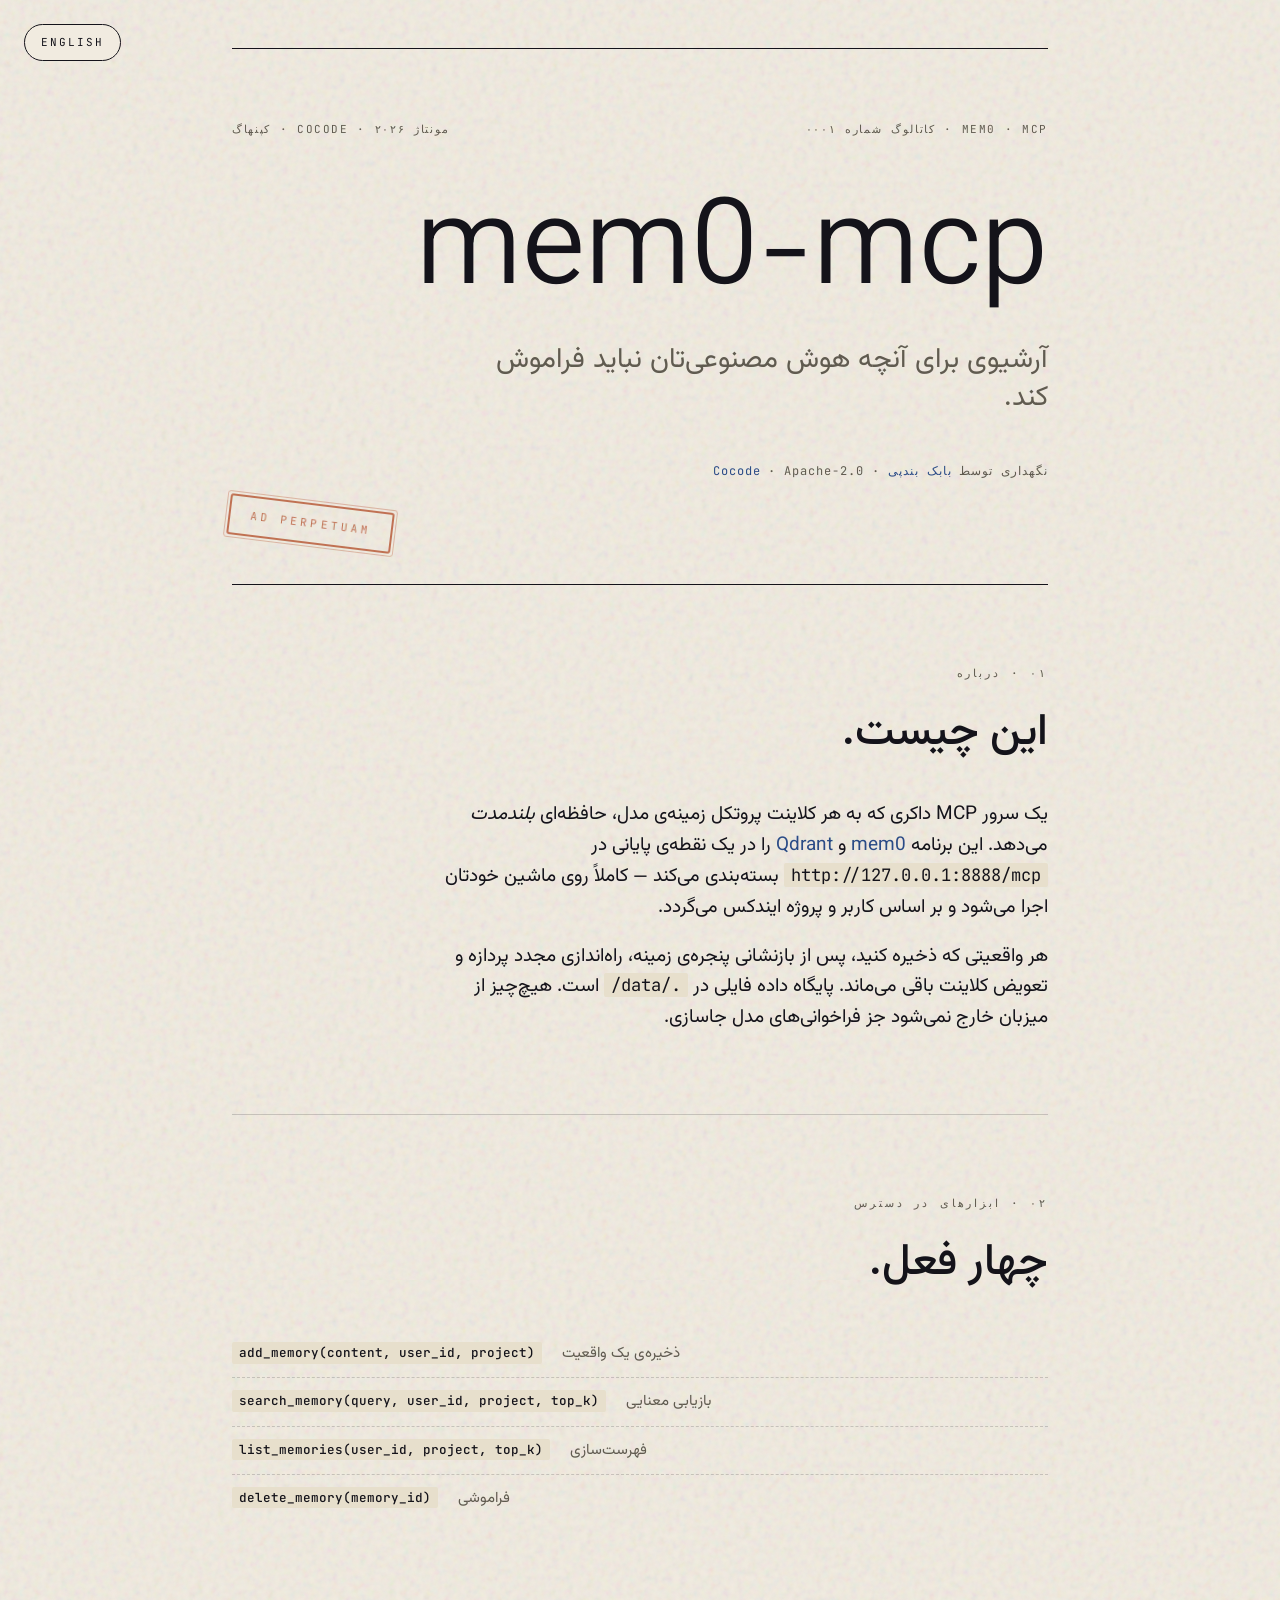
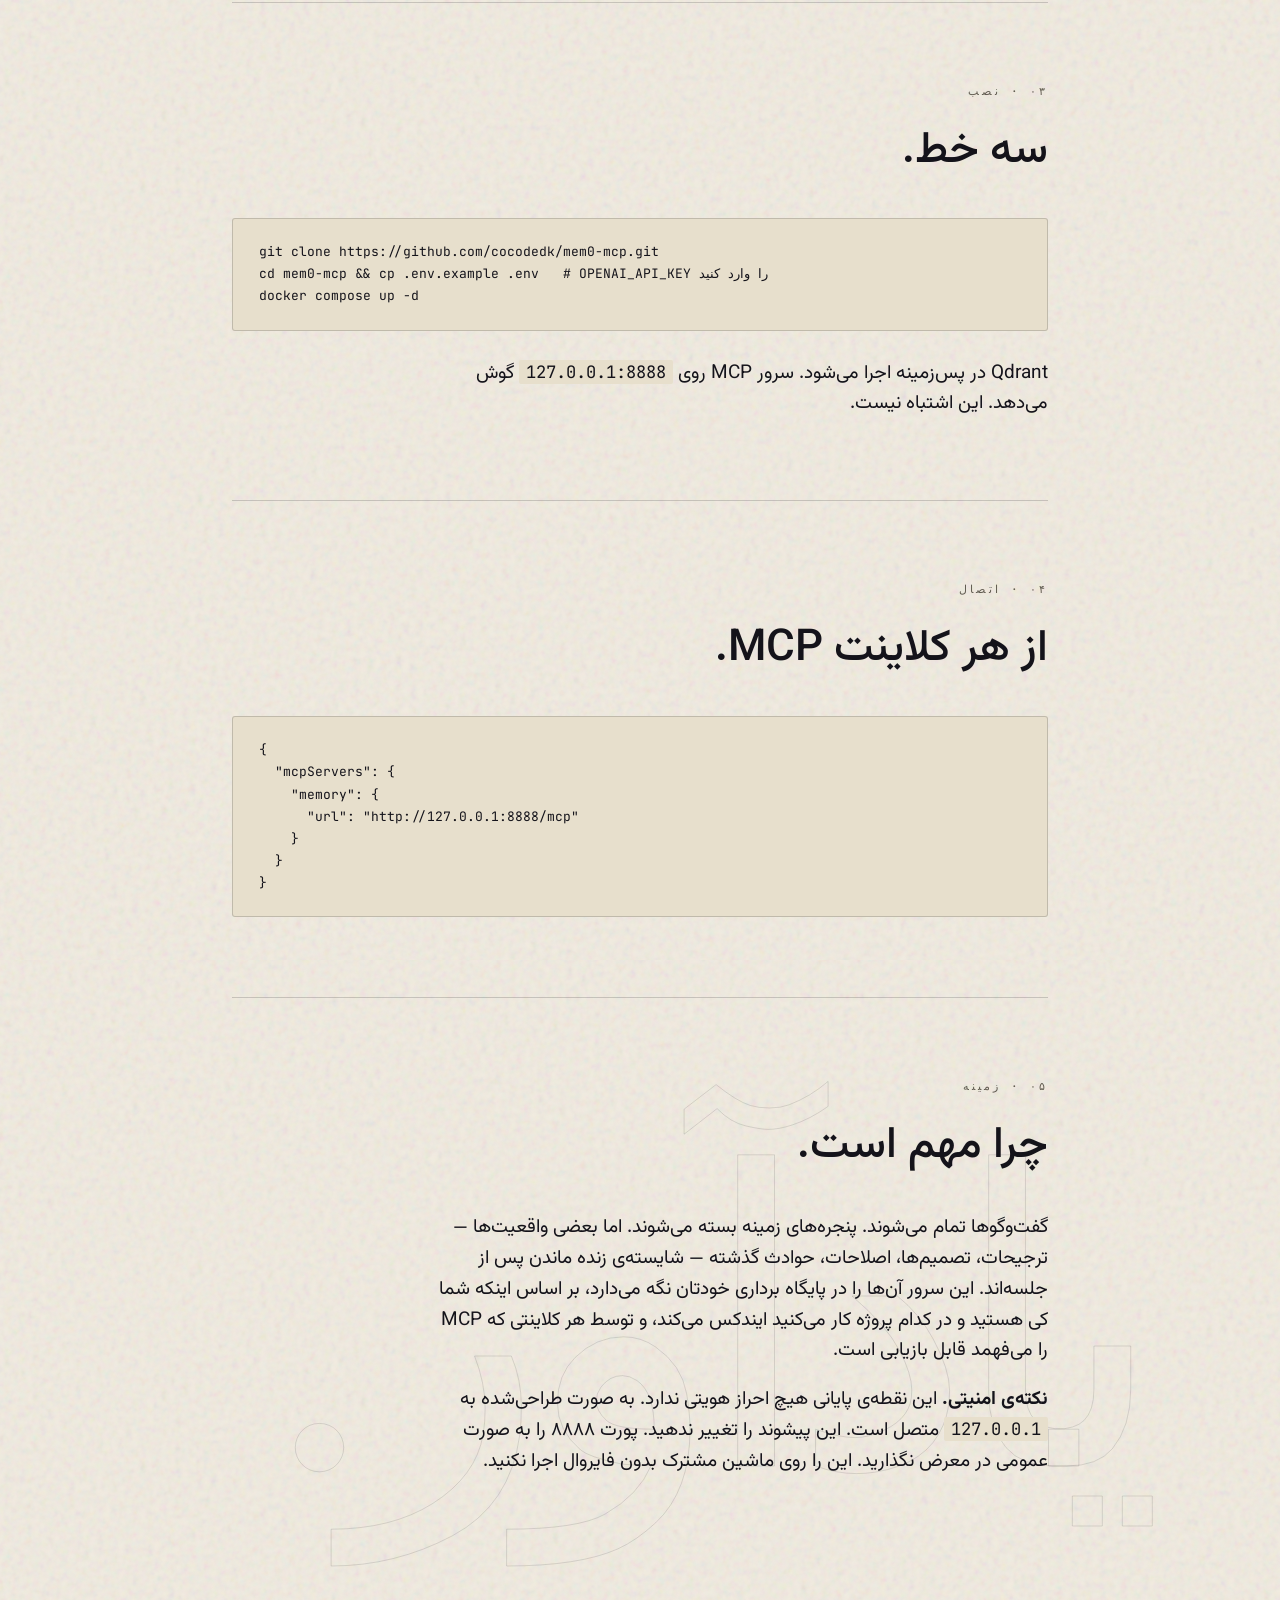
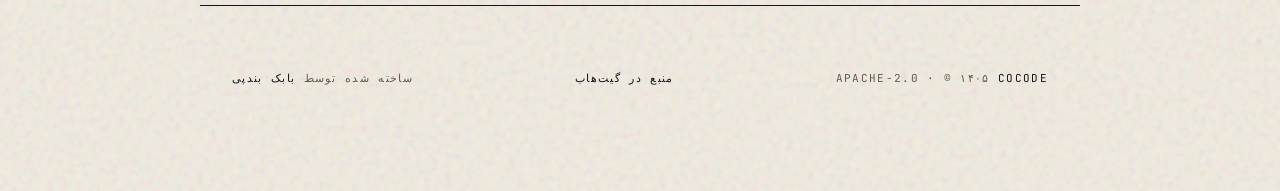
==== website/fa/index.html @ 7f28f159 "feat: add bilingual GitHub Pages site with editorial archive design" ====
<!DOCTYPE html>
<html lang="fa" dir="rtl">
<head>
<meta charset="UTF-8" />
<meta name="viewport" content="width=device-width, initial-scale=1" />
<title>mem0-mcp — سرور حافظه بلندمدت برای MCP</title>
<meta name="description" content="یک سرور MCP داکری که به هر کلاینت پروتکل زمینه مدل، حافظه‌ای ماندگار و چند-کاربره می‌دهد. mem0 و Qdrant را روی ماشین خودتان بسته‌بندی می‌کند." />
<meta name="robots" content="index, follow" />
<link rel="canonical" href="https://cocodedk.github.io/mem0-mcp/fa/" />
<link rel="alternate" hreflang="en" href="https://cocodedk.github.io/mem0-mcp/" />
<link rel="alternate" hreflang="fa" href="https://cocodedk.github.io/mem0-mcp/fa/" />
<link rel="alternate" hreflang="x-default" href="https://cocodedk.github.io/mem0-mcp/" />
<link rel="icon" type="image/svg+xml" href="../favicon.svg" />

<meta property="og:type" content="website" />
<meta property="og:site_name" content="mem0-mcp" />
<meta property="og:title" content="mem0-mcp — سرور حافظه بلندمدت برای MCP" />
<meta property="og:description" content="یک سرور MCP داکری که به هر کلاینت MCP حافظه‌ای ماندگار و چند-کاربره می‌دهد." />
<meta property="og:url" content="https://cocodedk.github.io/mem0-mcp/fa/" />
<meta property="og:locale" content="fa_IR" />
<meta property="og:locale:alternate" content="en_US" />

<link rel="preconnect" href="https://fonts.googleapis.com" />
<link rel="preconnect" href="https://fonts.gstatic.com" crossorigin />
<link href="https://fonts.googleapis.com/css2?family=Vazirmatn:wght@300;400;500;600&family=JetBrains+Mono:wght@400;500&display=swap" rel="stylesheet" />
<link rel="stylesheet" href="../styles.css" />

<script type="application/ld+json">
{
  "@context": "https://schema.org",
  "@type": "SoftwareApplication",
  "name": "mem0-mcp",
  "description": "یک سرور MCP داکری که به هر کلاینت پروتکل زمینه‌ی مدل، حافظه‌ای بلندمدت و ماندگار می‌دهد.",
  "url": "https://cocodedk.github.io/mem0-mcp/fa/",
  "downloadUrl": "https://github.com/cocodedk/mem0-mcp",
  "applicationCategory": "DeveloperApplication",
  "operatingSystem": "Linux, macOS, Windows",
  "inLanguage": "fa",
  "offers": { "@type": "Offer", "price": "0", "priceCurrency": "USD" },
  "author": {
    "@type": "Person",
    "name": "بابک بندپی",
    "url": "https://cocode.dk",
    "sameAs": ["https://linkedin.com/in/babakbandpey", "https://github.com/cocodedk"]
  },
  "codeRepository": "https://github.com/cocodedk/mem0-mcp"
}
</script>
</head>
<body>
<a href="../" class="lang">English</a>

<main class="container">
  <header class="hero">
    <div class="hero__meta">
      <span class="reveal reveal-1">MEM0 · MCP · کاتالوگ شماره ۰۰۰۱</span>
      <span class="reveal reveal-1">مونتاژ ۲۰۲۶ · Cocode · کپنهاگ</span>
    </div>
    <h1 class="hero__title reveal reveal-2">mem0-mcp</h1>
    <p class="hero__subtitle reveal reveal-3">آرشیوی برای آنچه هوش مصنوعی‌تان نباید فراموش کند.</p>
    <p class="hero__byline reveal reveal-4">نگهداری توسط <a href="https://linkedin.com/in/babakbandpey" target="_blank" rel="noreferrer">بابک بندپی</a> &middot; <a href="https://cocode.dk" target="_blank" rel="noreferrer">Cocode</a> &middot; Apache-2.0</p>
    <div class="hero__stamp stamp-in">Ad Perpetuam</div>
  </header>

  <section>
    <p class="section__num">۰۱ &middot; درباره</p>
    <h2 class="section__title">این چیست.</h2>
    <div class="prose">
      <p>یک سرور MCP داکری که به هر کلاینت پروتکل زمینه‌ی مدل، حافظه‌ای <em>بلندمدت</em> می‌دهد. این برنامه <a href="https://github.com/mem0ai/mem0" target="_blank" rel="noreferrer">mem0</a> و <a href="https://qdrant.tech" target="_blank" rel="noreferrer">Qdrant</a> را در یک نقطه‌ی پایانی در <code>http://127.0.0.1:8888/mcp</code> بسته‌بندی می‌کند &mdash; کاملاً روی ماشین خودتان اجرا می‌شود و بر اساس کاربر و پروژه ایندکس می‌گردد.</p>
      <p>هر واقعیتی که ذخیره کنید، پس از بازنشانی پنجره‌ی زمینه، راه‌اندازی مجدد پردازه و تعویض کلاینت باقی می‌ماند. پایگاه داده فایلی در <code>./data/</code> است. هیچ‌چیز از میزبان خارج نمی‌شود جز فراخوانی‌های مدل جاسازی.</p>
    </div>
  </section>

  <section>
    <p class="section__num">۰۲ &middot; ابزارهای در دسترس</p>
    <h2 class="section__title">چهار فعل.</h2>
    <ul class="tools">
      <li><code>add_memory(content, user_id, project)</code> <span>ذخیره‌ی یک واقعیت</span></li>
      <li><code>search_memory(query, user_id, project, top_k)</code> <span>بازیابی معنایی</span></li>
      <li><code>list_memories(user_id, project, top_k)</code> <span>فهرست‌سازی</span></li>
      <li><code>delete_memory(memory_id)</code> <span>فراموشی</span></li>
    </ul>
  </section>

  <section>
    <p class="section__num">۰۳ &middot; نصب</p>
    <h2 class="section__title">سه خط.</h2>
<pre><code>git clone https://github.com/cocodedk/mem0-mcp.git
cd mem0-mcp &amp;&amp; cp .env.example .env   # OPENAI_API_KEY را وارد کنید
docker compose up -d</code></pre>
    <div class="prose">
      <p style="margin-top: 28px;">Qdrant در پس‌زمینه اجرا می‌شود. سرور MCP روی <code>127.0.0.1:8888</code> گوش می‌دهد. این اشتباه نیست.</p>
    </div>
  </section>

  <section>
    <p class="section__num">۰۴ &middot; اتصال</p>
    <h2 class="section__title">از هر کلاینت MCP.</h2>
<pre><code>{
  "mcpServers": {
    "memory": {
      "url": "http://127.0.0.1:8888/mcp"
    }
  }
}</code></pre>
  </section>

  <section>
    <p class="section__num">۰۵ &middot; زمینه</p>
    <h2 class="section__title">چرا مهم است.</h2>
    <div class="prose">
      <p>گفت‌وگوها تمام می‌شوند. پنجره‌های زمینه بسته می‌شوند. اما بعضی واقعیت‌ها &mdash; ترجیحات، تصمیم‌ها، اصلاحات، حوادث گذشته &mdash; شایسته‌ی زنده ماندن پس از جلسه‌اند. این سرور آن‌ها را در پایگاه برداری خودتان نگه می‌دارد، بر اساس اینکه شما کی هستید و در کدام پروژه کار می‌کنید ایندکس می‌کند، و توسط هر کلاینتی که MCP را می‌فهمد قابل بازیابی است.</p>
      <p><strong>نکته‌ی امنیتی.</strong> این نقطه‌ی پایانی هیچ احراز هویتی ندارد. به صورت طراحی‌شده به <code>127.0.0.1</code> متصل است. این پیشوند را تغییر ندهید. پورت ۸۸۸۸ را به صورت عمومی در معرض نگذارید. این را روی ماشین مشترک بدون فایروال اجرا نکنید.</p>
    </div>
  </section>

  <div class="ghost" aria-hidden="true">یادآور.</div>
</main>

<footer class="container">
  <span>Apache-2.0 &middot; &copy; ۱۴۰۵ <a href="https://cocode.dk" target="_blank" rel="noreferrer">Cocode</a></span>
  <span><a href="https://github.com/cocodedk/mem0-mcp" target="_blank" rel="noreferrer">منبع در گیت‌هاب</a></span>
  <span>ساخته شده توسط <a href="https://linkedin.com/in/babakbandpey" target="_blank" rel="noreferrer">بابک بندپی</a></span>
</footer>
</body>
</html>
---- website/styles.css ----
:root {
  --paper: #f1ebe0;
  --paper-dim: #e7dfcc;
  --ink: #14131a;
  --ink-dim: #605b50;
  --ink-rule: rgba(20, 19, 26, 0.18);
  --accent: #2a4b86;
  --stamp: #b34e2a;
  --serif: 'Fraunces', 'EB Garamond', Georgia, serif;
  --mono: 'JetBrains Mono', ui-monospace, Menlo, monospace;
}

* { box-sizing: border-box; margin: 0; padding: 0; }
html { scroll-behavior: smooth; }

body {
  background-color: var(--paper);
  background-image: url("data:image/svg+xml,%3Csvg viewBox='0 0 200 200' xmlns='http://www.w3.org/2000/svg'%3E%3Cfilter id='n'%3E%3CfeTurbulence type='fractalNoise' baseFrequency='0.9' numOctaves='2' stitchTiles='stitch'/%3E%3C/filter%3E%3Crect width='100%25' height='100%25' filter='url(%23n)' opacity='0.16'/%3E%3C/svg%3E");
  color: var(--ink);
  font-family: var(--serif);
  font-size: 18px;
  line-height: 1.55;
  min-height: 100vh;
  overflow-x: hidden;
}

a {
  color: var(--accent);
  text-decoration: none;
  background-image: linear-gradient(var(--accent), var(--accent));
  background-size: 0 1px;
  background-repeat: no-repeat;
  background-position: 0 100%;
  transition: background-size 0.3s ease;
}
a:hover { background-size: 100% 1px; }

.container { max-width: 880px; margin: 0 auto; padding: 48px 32px; position: relative; }

.hero {
  position: relative;
  padding: 72px 0 104px;
  border-top: 1px solid var(--ink);
  border-bottom: 1px solid var(--ink);
}
.hero__meta {
  display: flex; justify-content: space-between; gap: 24px;
  font-family: var(--mono); font-size: 11px;
  text-transform: uppercase; letter-spacing: 0.15em;
  color: var(--ink-dim); margin-bottom: 56px;
}
.hero__title {
  font-family: var(--serif);
  font-weight: 300;
  font-size: clamp(64px, 14vw, 168px);
  line-height: 0.9;
  letter-spacing: -0.035em;
  margin-bottom: 28px;
  font-variation-settings: "SOFT" 100, "WONK" 1, "opsz" 144;
}
.hero__subtitle {
  font-family: var(--serif); font-style: italic;
  font-size: clamp(20px, 3vw, 28px);
  color: var(--ink-dim); max-width: 560px;
  margin-bottom: 44px; line-height: 1.35;
}
.hero__byline {
  font-family: var(--mono); font-size: 12px;
  letter-spacing: 0.08em; color: var(--ink-dim);
}

.hero__stamp {
  position: absolute; right: -4px; bottom: 40px;
  transform: rotate(-7deg);
  border: 2px solid var(--stamp); color: var(--stamp);
  padding: 10px 20px;
  font-family: var(--mono); font-size: 11px;
  letter-spacing: 0.28em; text-transform: uppercase;
  opacity: 0.78; border-radius: 3px;
}
.hero__stamp::before {
  content: ''; position: absolute; inset: -5px;
  border: 1.5px solid var(--stamp);
  border-radius: 3px; opacity: 0.42;
}

section { padding: 80px 0; border-bottom: 1px solid var(--ink-rule); }
section:last-of-type { border-bottom: none; }
.section__num {
  font-family: var(--mono); font-size: 11px;
  letter-spacing: 0.26em; text-transform: uppercase;
  color: var(--ink-dim); margin-bottom: 18px;
}
.section__title {
  font-family: var(--serif); font-weight: 400;
  font-size: clamp(28px, 4.2vw, 44px);
  letter-spacing: -0.02em; margin-bottom: 32px;
  font-variation-settings: "opsz" 96;
}

.prose { max-width: 620px; }
.prose p + p { margin-top: 18px; }
.prose p { font-size: 19px; line-height: 1.62; }

.tools { font-family: var(--mono); font-size: 14px; list-style: none; margin-top: 28px; }
.tools li {
  padding: 12px 0; border-bottom: 1px dashed var(--ink-rule);
  display: flex; gap: 20px; align-items: baseline;
}
.tools li:last-child { border-bottom: none; }
.tools code { font-weight: 500; color: var(--ink); }
.tools span { color: var(--ink-dim); font-family: var(--serif); font-style: italic; font-size: 15px; }

pre {
  font-family: var(--mono); font-size: 13px;
  background: var(--paper-dim); border: 1px solid var(--ink-rule);
  padding: 22px 26px; margin-top: 28px;
  overflow-x: auto; border-radius: 3px; line-height: 1.7;
}
code { font-family: var(--mono); }
p code, li code { background: var(--paper-dim); padding: 1px 7px; border-radius: 2px; font-size: 0.9em; }

.ghost {
  position: absolute; bottom: 8vh; left: -5vw;
  font-family: var(--serif); font-weight: 300;
  font-size: clamp(140px, 32vw, 460px);
  line-height: 1; letter-spacing: -0.055em;
  color: transparent;
  -webkit-text-stroke: 1px rgba(20, 19, 26, 0.12);
  pointer-events: none; user-select: none; z-index: -1;
  font-variation-settings: "opsz" 144, "WONK" 1;
}

footer.container {
  padding: 64px 32px 104px; border-top: 1px solid var(--ink);
  font-family: var(--mono); font-size: 11px;
  letter-spacing: 0.12em; text-transform: uppercase;
  color: var(--ink-dim);
  display: flex; justify-content: space-between; gap: 24px; flex-wrap: wrap;
}
footer a { color: var(--ink); }

.lang {
  position: fixed; top: 24px; right: 24px; z-index: 10;
  font-family: var(--mono); font-size: 11px;
  letter-spacing: 0.18em; text-transform: uppercase;
  background: var(--paper); padding: 9px 16px;
  border: 1px solid var(--ink); color: var(--ink);
  border-radius: 999px;
}
.lang:hover { background: var(--ink); color: var(--paper); background-image: none; }

.reveal { animation: rise 0.75s cubic-bezier(0.2, 0.8, 0.2, 1) both; }
.reveal-1 { animation-delay: 0.05s; }
.reveal-2 { animation-delay: 0.2s; }
.reveal-3 { animation-delay: 0.35s; }
.reveal-4 { animation-delay: 0.5s; }
@keyframes rise {
  from { opacity: 0; transform: translateY(18px); }
  to   { opacity: 1; transform: translateY(0); }
}

.stamp-in { animation: stamp 0.9s 0.9s cubic-bezier(0.5, 0, 0.3, 1.3) both; }
@keyframes stamp {
  from { opacity: 0; transform: rotate(-7deg) scale(1.15); }
  55%  { opacity: 0.9; transform: rotate(-5deg) scale(0.92); }
  to   { opacity: 0.78; transform: rotate(-7deg) scale(1); }
}

@media (prefers-reduced-motion: reduce) {
  .reveal, .stamp-in { animation: none; }
  .stamp-in { opacity: 0.78; }
}

[dir="rtl"] body { font-family: 'Vazirmatn', system-ui, sans-serif; }
[dir="rtl"] .hero__title,
[dir="rtl"] .hero__subtitle,
[dir="rtl"] .section__title {
  font-family: 'Vazirmatn', serif; font-weight: 500; letter-spacing: 0;
}
[dir="rtl"] .hero__title { font-size: clamp(48px, 11vw, 120px); line-height: 1; font-weight: 300; }
[dir="rtl"] .hero__subtitle { font-style: normal; font-weight: 400; }
[dir="rtl"] .tools span { font-family: 'Vazirmatn', serif; font-style: normal; }
[dir="rtl"] .hero__stamp { right: auto; left: -4px; transform: rotate(7deg); }
[dir="rtl"] .stamp-in { animation-name: stampRtl; }
@keyframes stampRtl {
  from { opacity: 0; transform: rotate(7deg) scale(1.15); }
  55%  { opacity: 0.9; transform: rotate(5deg) scale(0.92); }
  to   { opacity: 0.78; transform: rotate(7deg) scale(1); }
}
[dir="rtl"] pre, [dir="rtl"] .tools { direction: ltr; text-align: left; }
[dir="rtl"] .ghost { left: auto; right: -5vw; }
[dir="rtl"] .lang { right: auto; left: 24px; }

@media (max-width: 640px) {
  .container { padding: 32px 20px; }
  .hero { padding: 48px 0 80px; }
  .hero__meta { flex-direction: column; gap: 8px; margin-bottom: 36px; }
  .hero__stamp { right: 12px; bottom: 16px; font-size: 9px; padding: 7px 14px; letter-spacing: 0.2em; }
  [dir="rtl"] .hero__stamp { left: 12px; right: auto; }
  section { padding: 56px 0; }
  footer.container { padding: 48px 20px 72px; flex-direction: column; gap: 14px; }
  .ghost { display: none; }
  .lang { top: 16px; right: 16px; padding: 7px 12px; }
  [dir="rtl"] .lang { left: 16px; right: auto; }
}
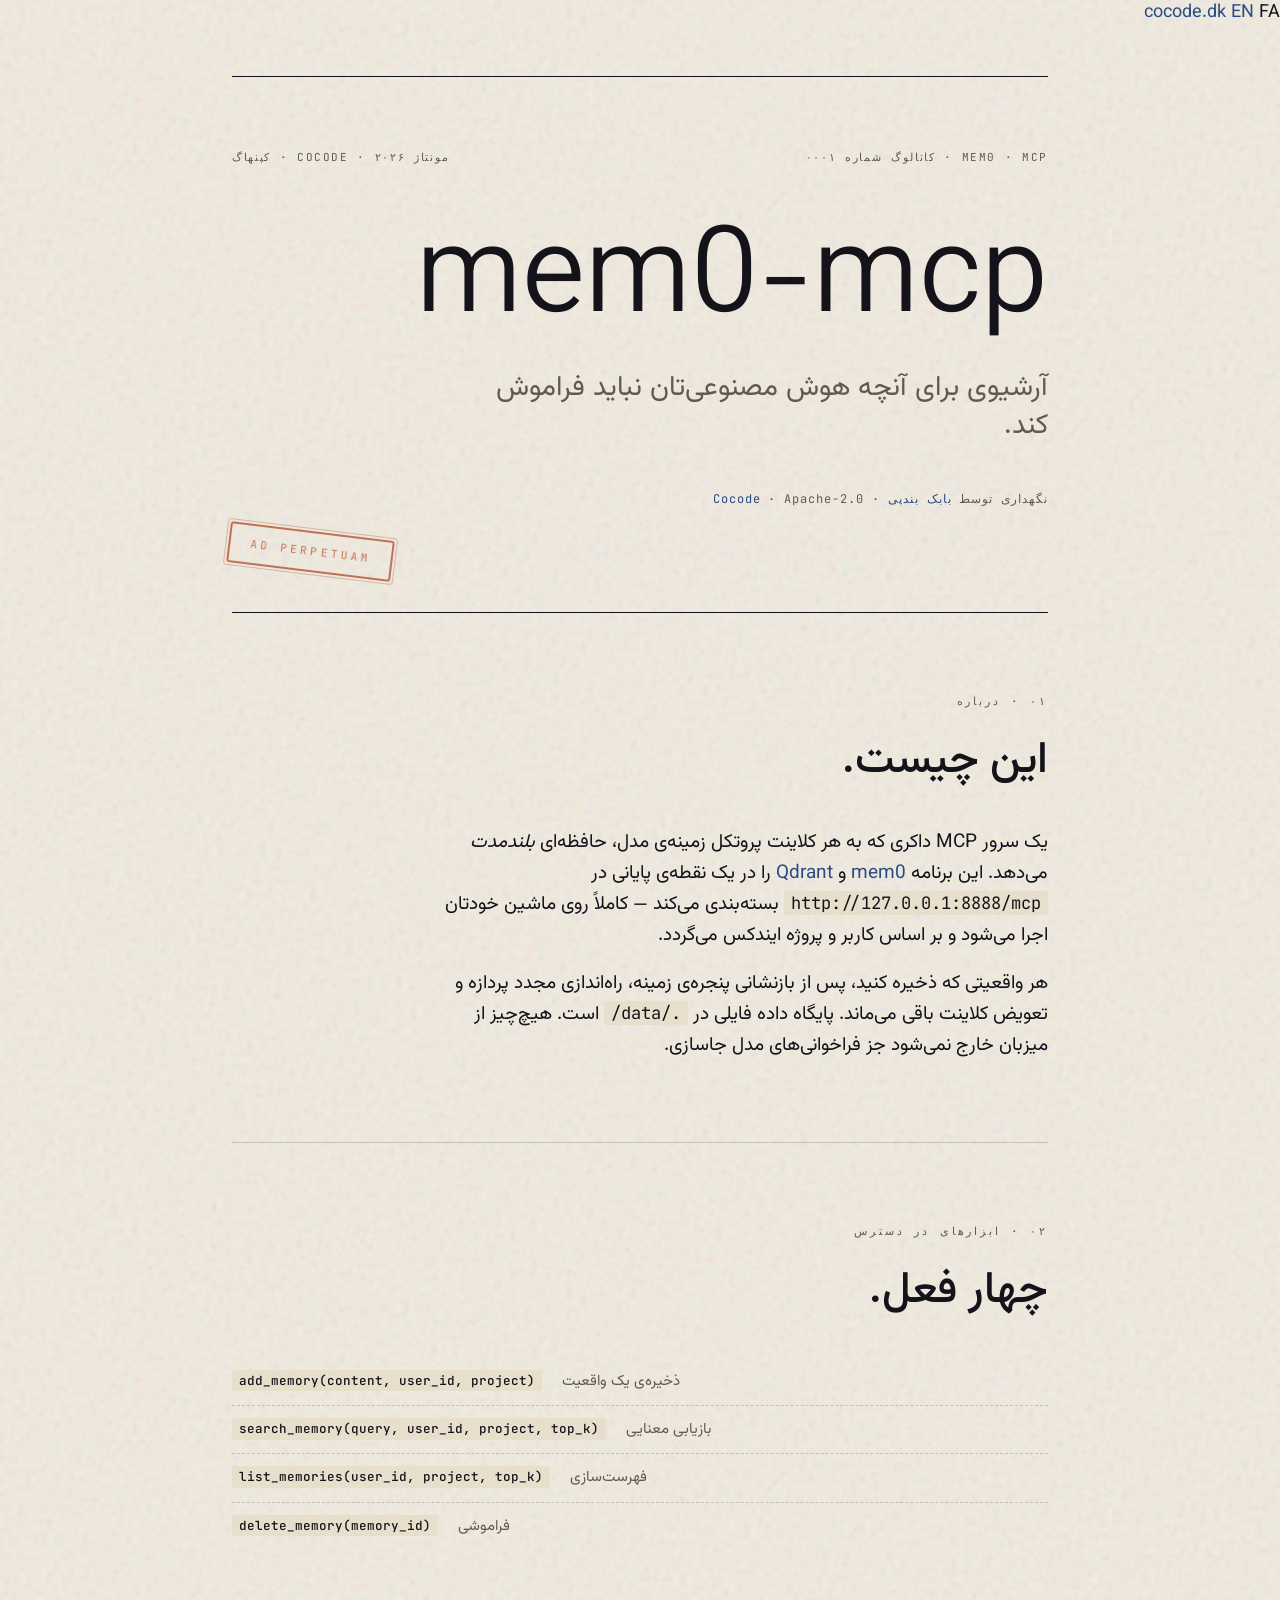
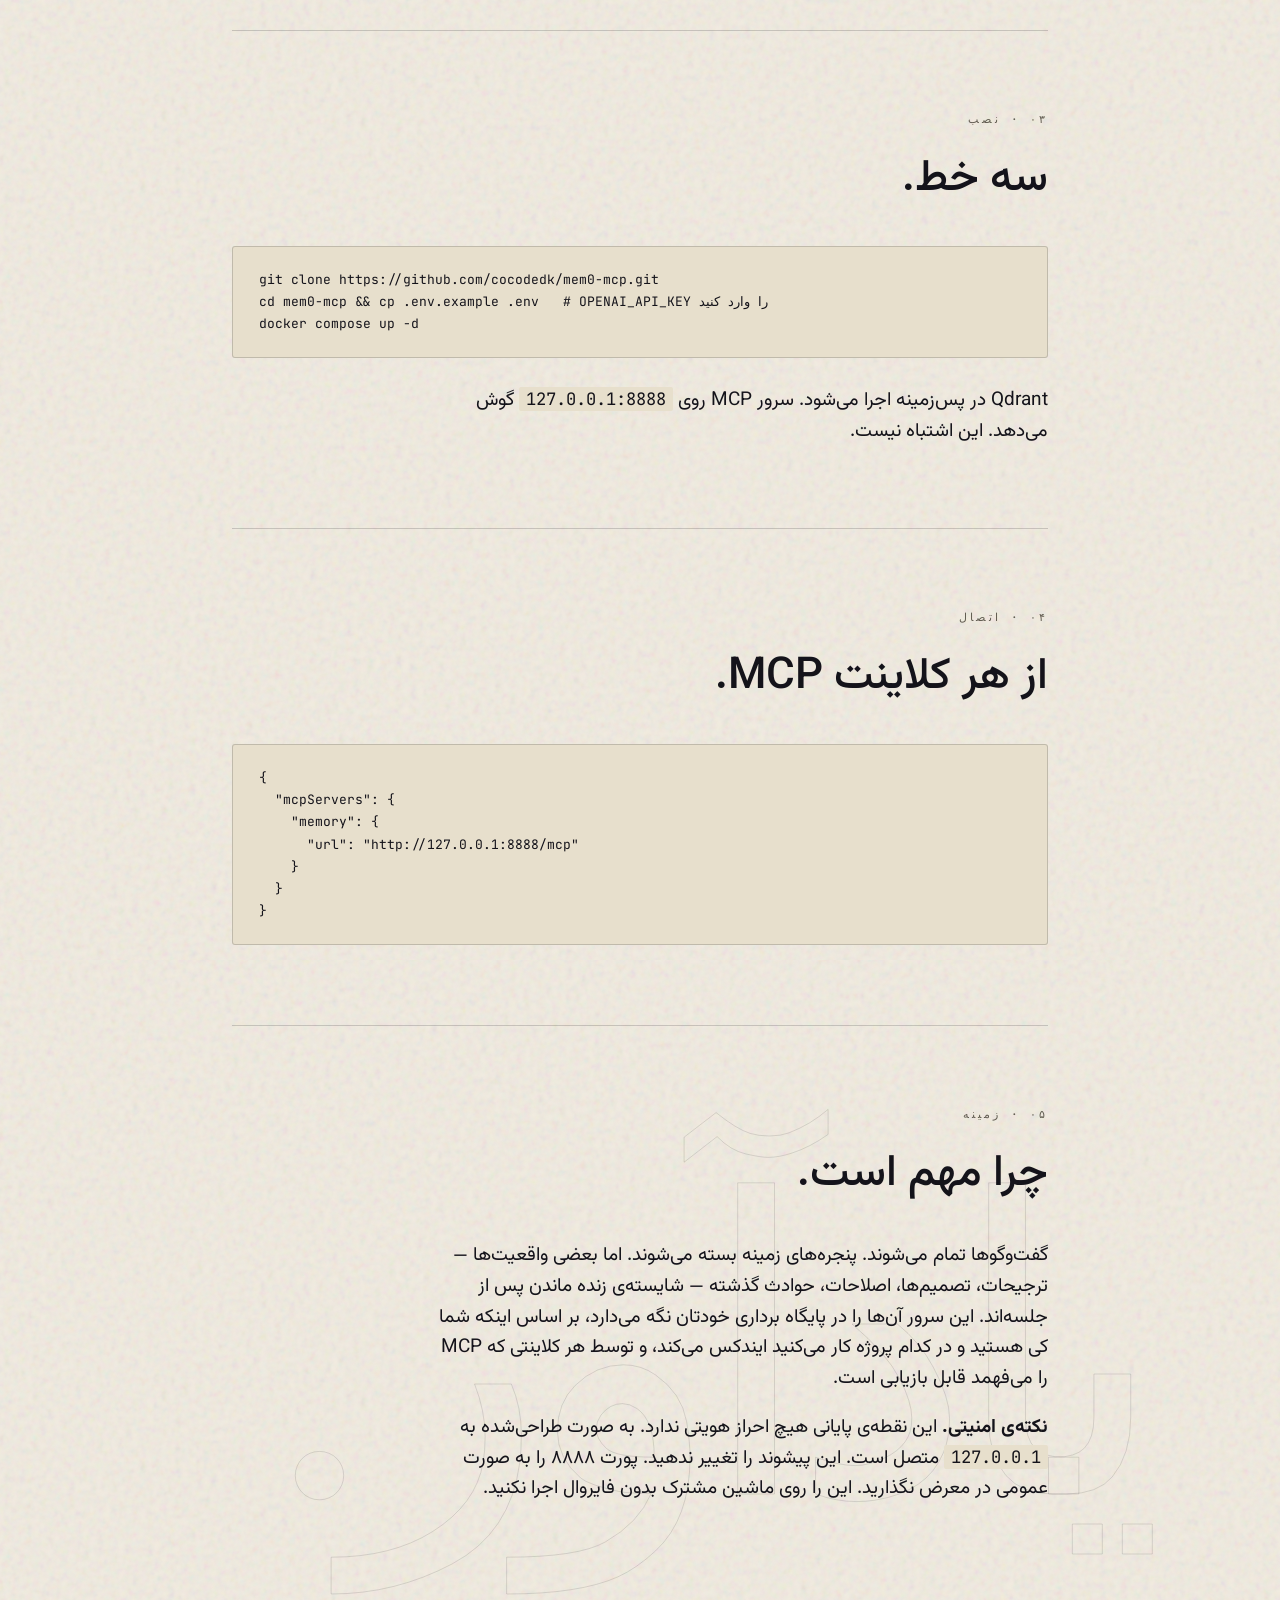
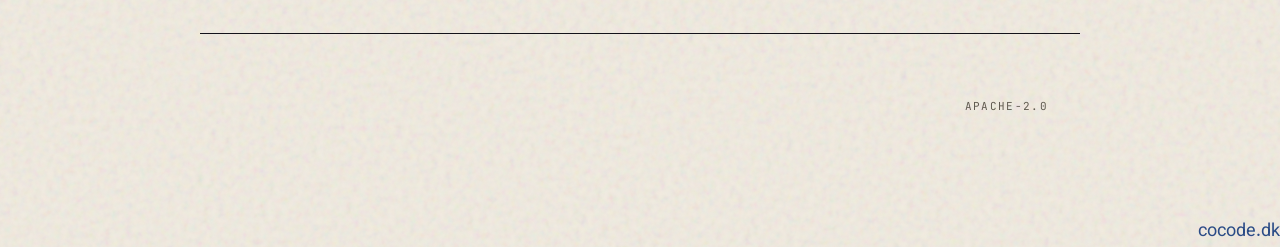
==== commit 61359eed: "feat(site): wear the cocode.dk family frame <cocode-head> replaces the fixed language-switch pill (E" ====
--- a/website/fa/index.html
+++ b/website/fa/index.html
@@ -6,17 +6,17 @@
 <title>mem0-mcp — سرور حافظه بلندمدت برای MCP</title>
 <meta name="description" content="یک سرور MCP داکری که به هر کلاینت پروتکل زمینه مدل، حافظه‌ای ماندگار و چند-کاربره می‌دهد. mem0 و Qdrant را روی ماشین خودتان بسته‌بندی می‌کند." />
 <meta name="robots" content="index, follow" />
-<link rel="canonical" href="https://cocodedk.github.io/mem0-mcp/fa/" />
-<link rel="alternate" hreflang="en" href="https://cocodedk.github.io/mem0-mcp/" />
-<link rel="alternate" hreflang="fa" href="https://cocodedk.github.io/mem0-mcp/fa/" />
-<link rel="alternate" hreflang="x-default" href="https://cocodedk.github.io/mem0-mcp/" />
+<link rel="canonical" href="https://mem0.cocode.dk/fa/" />
+<link rel="alternate" hreflang="en" href="https://mem0.cocode.dk/" />
+<link rel="alternate" hreflang="fa" href="https://mem0.cocode.dk/fa/" />
+<link rel="alternate" hreflang="x-default" href="https://mem0.cocode.dk/" />
 <link rel="icon" type="image/svg+xml" href="../favicon.svg" />
 
 <meta property="og:type" content="website" />
 <meta property="og:site_name" content="mem0-mcp" />
 <meta property="og:title" content="mem0-mcp — سرور حافظه بلندمدت برای MCP" />
 <meta property="og:description" content="یک سرور MCP داکری که به هر کلاینت MCP حافظه‌ای ماندگار و چند-کاربره می‌دهد." />
-<meta property="og:url" content="https://cocodedk.github.io/mem0-mcp/fa/" />
+<meta property="og:url" content="https://mem0.cocode.dk/fa/" />
 <meta property="og:locale" content="fa_IR" />
 <meta property="og:locale:alternate" content="en_US" />
 
@@ -24,6 +24,8 @@
 <link rel="preconnect" href="https://fonts.gstatic.com" crossorigin />
 <link href="https://fonts.googleapis.com/css2?family=Vazirmatn:wght@300;400;500;600&family=JetBrains+Mono:wght@400;500&display=swap" rel="stylesheet" />
 <link rel="stylesheet" href="../styles.css" />
+<link rel="stylesheet" href="https://brand.cocode.dk/v1.css">
+<script type="module" src="https://brand.cocode.dk/v1.js"></script>
 
 <script type="application/ld+json">
 {
@@ -31,7 +33,7 @@
   "@type": "SoftwareApplication",
   "name": "mem0-mcp",
   "description": "یک سرور MCP داکری که به هر کلاینت پروتکل زمینه‌ی مدل، حافظه‌ای بلندمدت و ماندگار می‌دهد.",
-  "url": "https://cocodedk.github.io/mem0-mcp/fa/",
+  "url": "https://mem0.cocode.dk/fa/",
   "downloadUrl": "https://github.com/cocodedk/mem0-mcp",
   "applicationCategory": "DeveloperApplication",
   "operatingSystem": "Linux, macOS, Windows",
@@ -48,7 +50,11 @@
 </script>
 </head>
 <body>
-<a href="../" class="lang">English</a>
+<cocode-head project="mem0-mcp" accent="#2a4b86" on-accent="#f1ebe0">
+  <a href="https://cocode.dk">cocode.dk</a>
+  <a href="../" hreflang="en">EN</a>
+  <span class="on">FA</span>
+</cocode-head>
 
 <main class="container">
   <header class="hero">
@@ -118,9 +124,11 @@
 </main>
 
 <footer class="container">
-  <span>Apache-2.0 &middot; &copy; ۱۴۰۵ <a href="https://cocode.dk" target="_blank" rel="noreferrer">Cocode</a></span>
-  <span><a href="https://github.com/cocodedk/mem0-mcp" target="_blank" rel="noreferrer">منبع در گیت‌هاب</a></span>
-  <span>ساخته شده توسط <a href="https://linkedin.com/in/babakbandpey" target="_blank" rel="noreferrer">بابک بندپی</a></span>
+  <span>Apache-2.0</span>
 </footer>
+
+<cocode-foot repo="cocodedk/mem0-mcp">
+  <a href="https://cocode.dk">cocode.dk</a>
+</cocode-foot>
 </body>
 </html>
--- a/website/styles.css
+++ b/website/styles.css
@@ -36,6 +36,9 @@
 a:hover { background-size: 100% 1px; }
 
 .container { max-width: 880px; margin: 0 auto; padding: 48px 32px; position: relative; }
+
+/* The cocode.dk frame (brand.cocode.dk) lines up with this column; keep the gutters in step. */
+cocode-head, cocode-foot { --cocode-max: 880px; --cocode-gutter: 32px; }
 
 .hero {
   position: relative;
@@ -138,18 +141,6 @@
   color: var(--ink-dim);
   display: flex; justify-content: space-between; gap: 24px; flex-wrap: wrap;
 }
-footer a { color: var(--ink); }
-
-.lang {
-  position: fixed; top: 24px; right: 24px; z-index: 10;
-  font-family: var(--mono); font-size: 11px;
-  letter-spacing: 0.18em; text-transform: uppercase;
-  background: var(--paper); padding: 9px 16px;
-  border: 1px solid var(--ink); color: var(--ink);
-  border-radius: 999px;
-}
-.lang:hover { background: var(--ink); color: var(--paper); background-image: none; }
-
 .reveal { animation: rise 0.75s cubic-bezier(0.2, 0.8, 0.2, 1) both; }
 .reveal-1 { animation-delay: 0.05s; }
 .reveal-2 { animation-delay: 0.2s; }
@@ -190,10 +181,10 @@
 }
 [dir="rtl"] pre, [dir="rtl"] .tools { direction: ltr; text-align: left; }
 [dir="rtl"] .ghost { left: auto; right: -5vw; }
-[dir="rtl"] .lang { right: auto; left: 24px; }
 
 @media (max-width: 640px) {
   .container { padding: 32px 20px; }
+  cocode-head, cocode-foot { --cocode-gutter: 20px; }
   .hero { padding: 48px 0 80px; }
   .hero__meta { flex-direction: column; gap: 8px; margin-bottom: 36px; }
   .hero__stamp { right: 12px; bottom: 16px; font-size: 9px; padding: 7px 14px; letter-spacing: 0.2em; }
@@ -201,6 +192,4 @@
   section { padding: 56px 0; }
   footer.container { padding: 48px 20px 72px; flex-direction: column; gap: 14px; }
   .ghost { display: none; }
-  .lang { top: 16px; right: 16px; padding: 7px 12px; }
-  [dir="rtl"] .lang { left: 16px; right: auto; }
 }
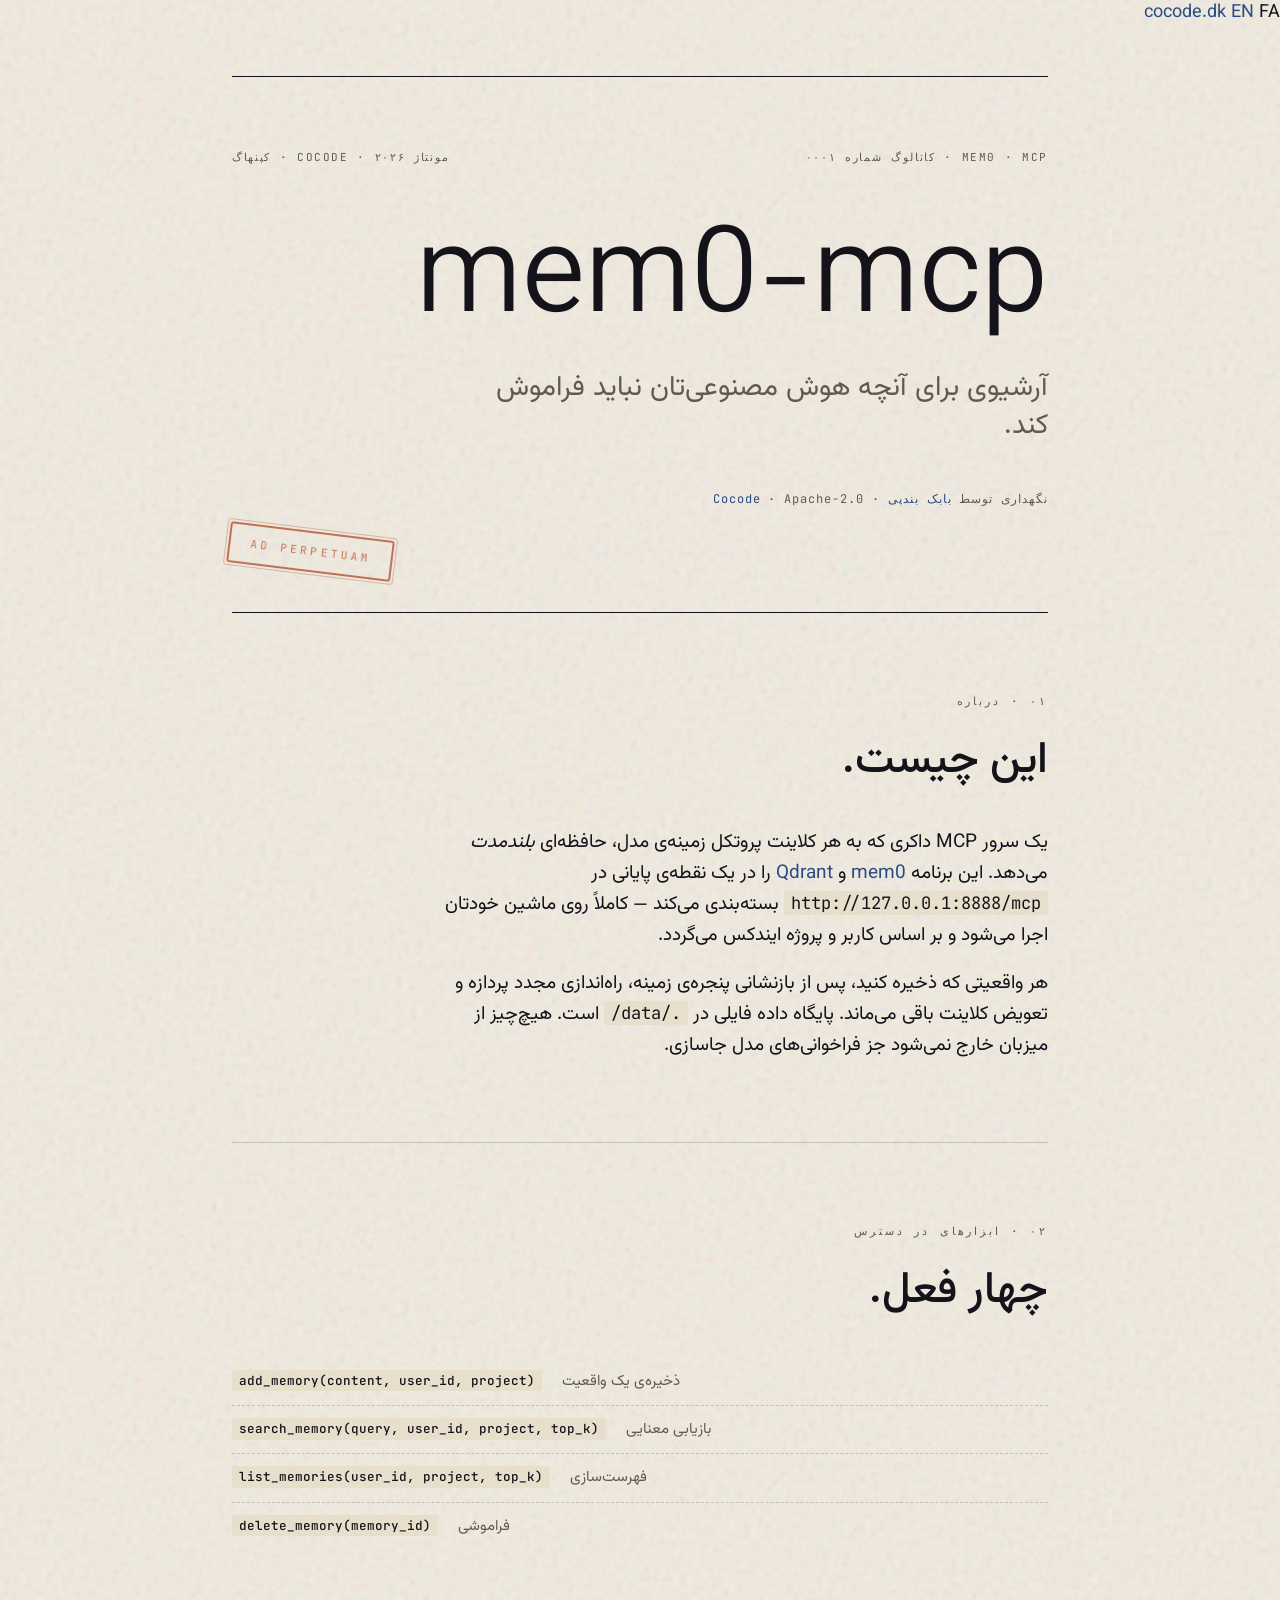
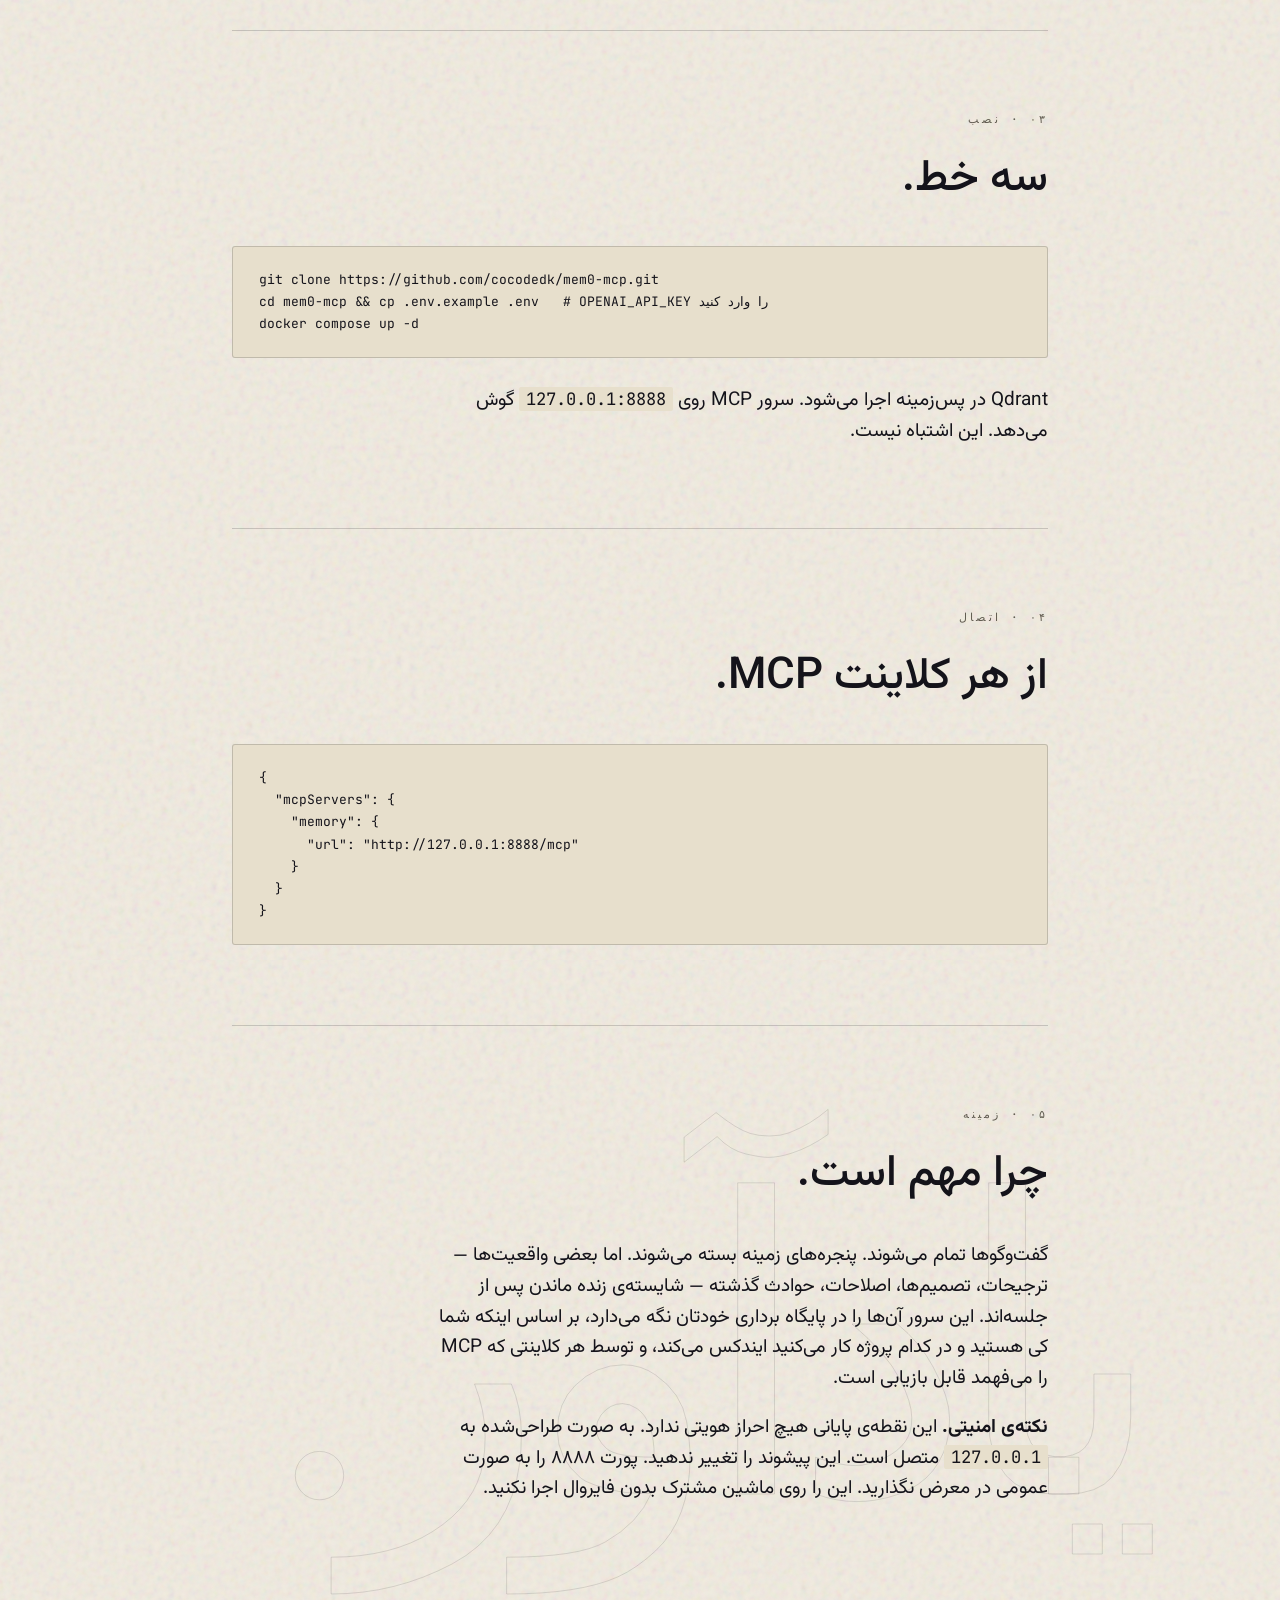
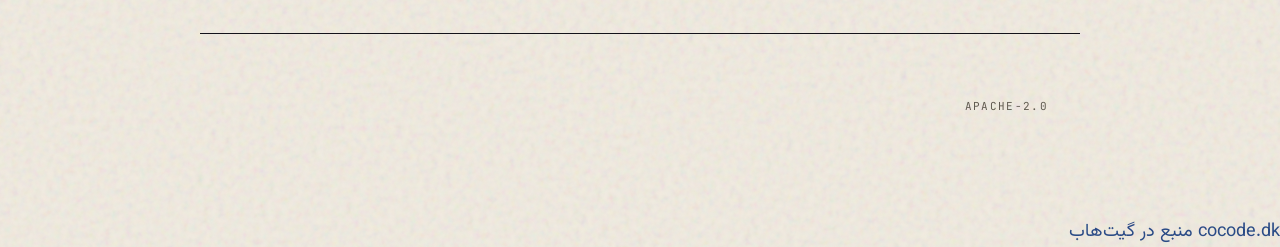
==== commit b0f8f1ed: "fix(site): keep the source link reachable without JavaScript The frame's own "Source code" link only" ====
--- a/website/fa/index.html
+++ b/website/fa/index.html
@@ -129,6 +129,7 @@
 
 <cocode-foot repo="cocodedk/mem0-mcp">
   <a href="https://cocode.dk">cocode.dk</a>
+  <a href="https://github.com/cocodedk/mem0-mcp">منبع در گیت‌هاب</a>
 </cocode-foot>
 </body>
 </html>
